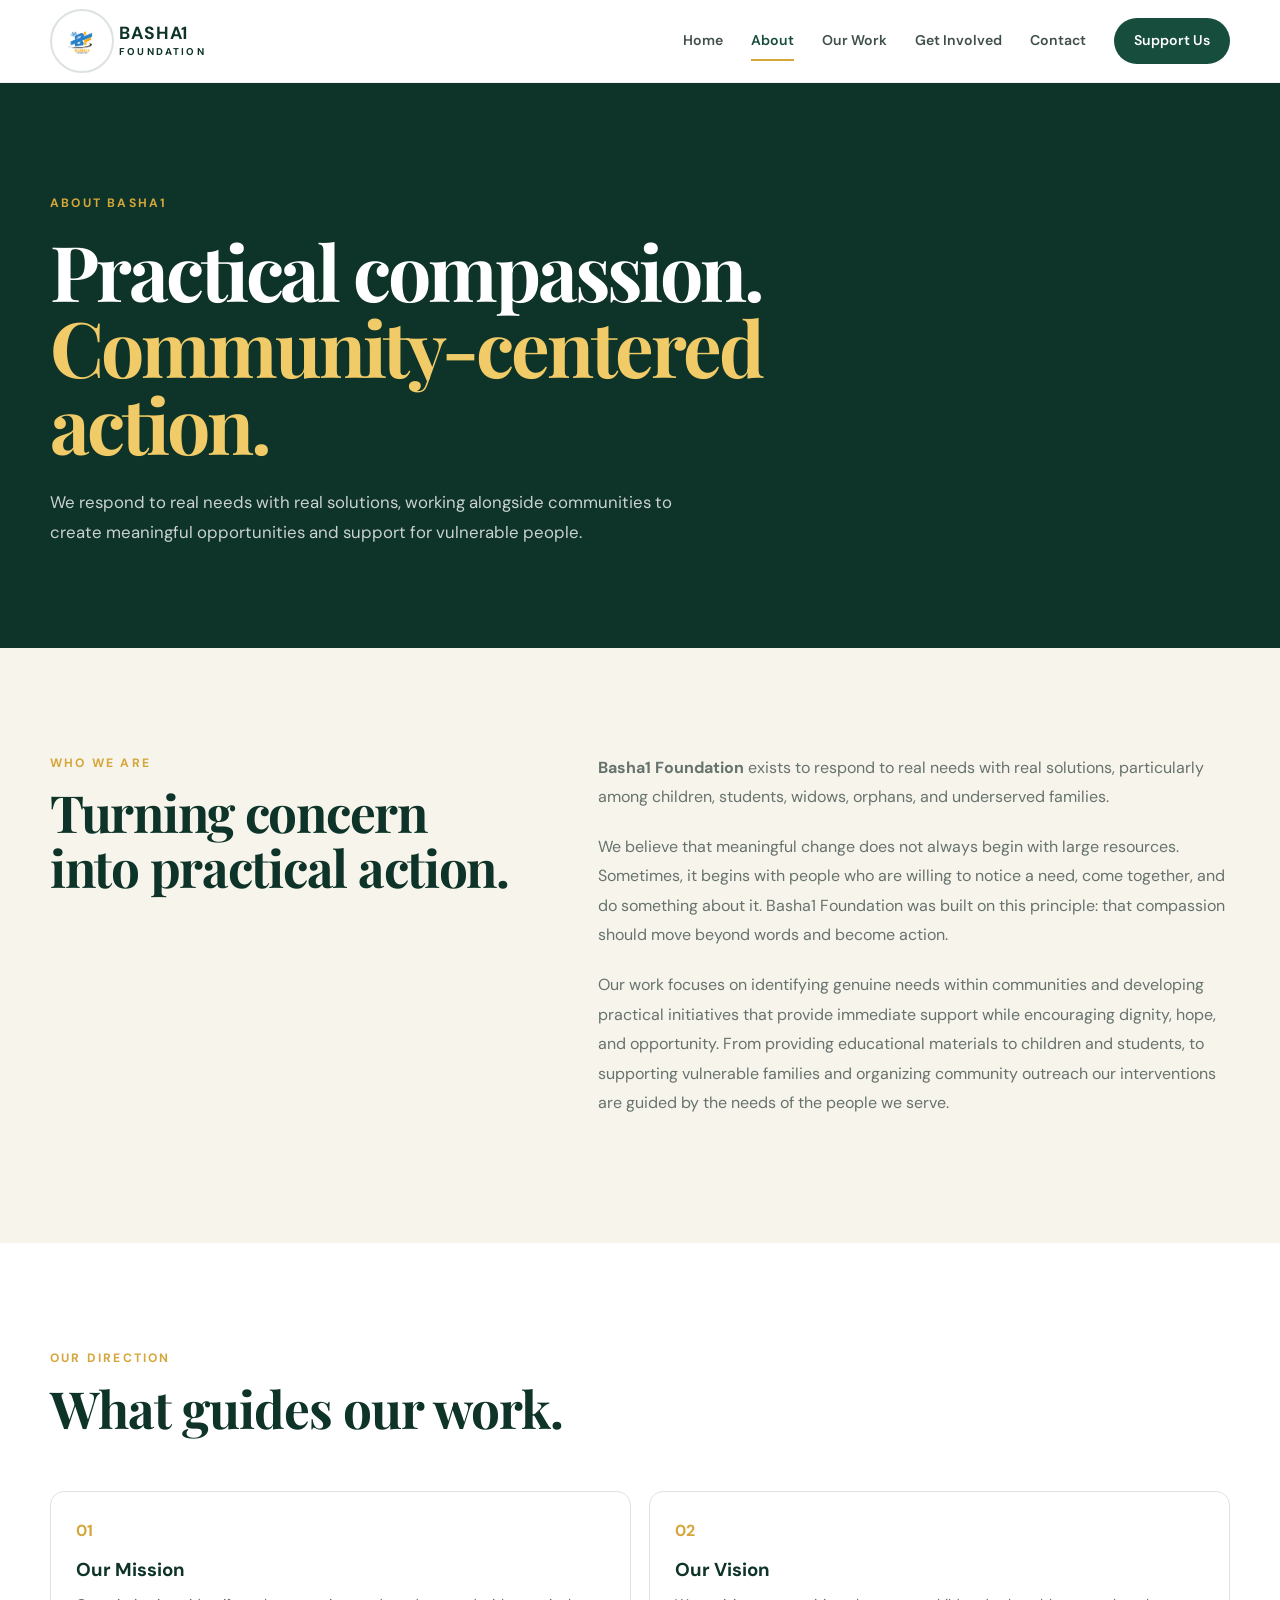
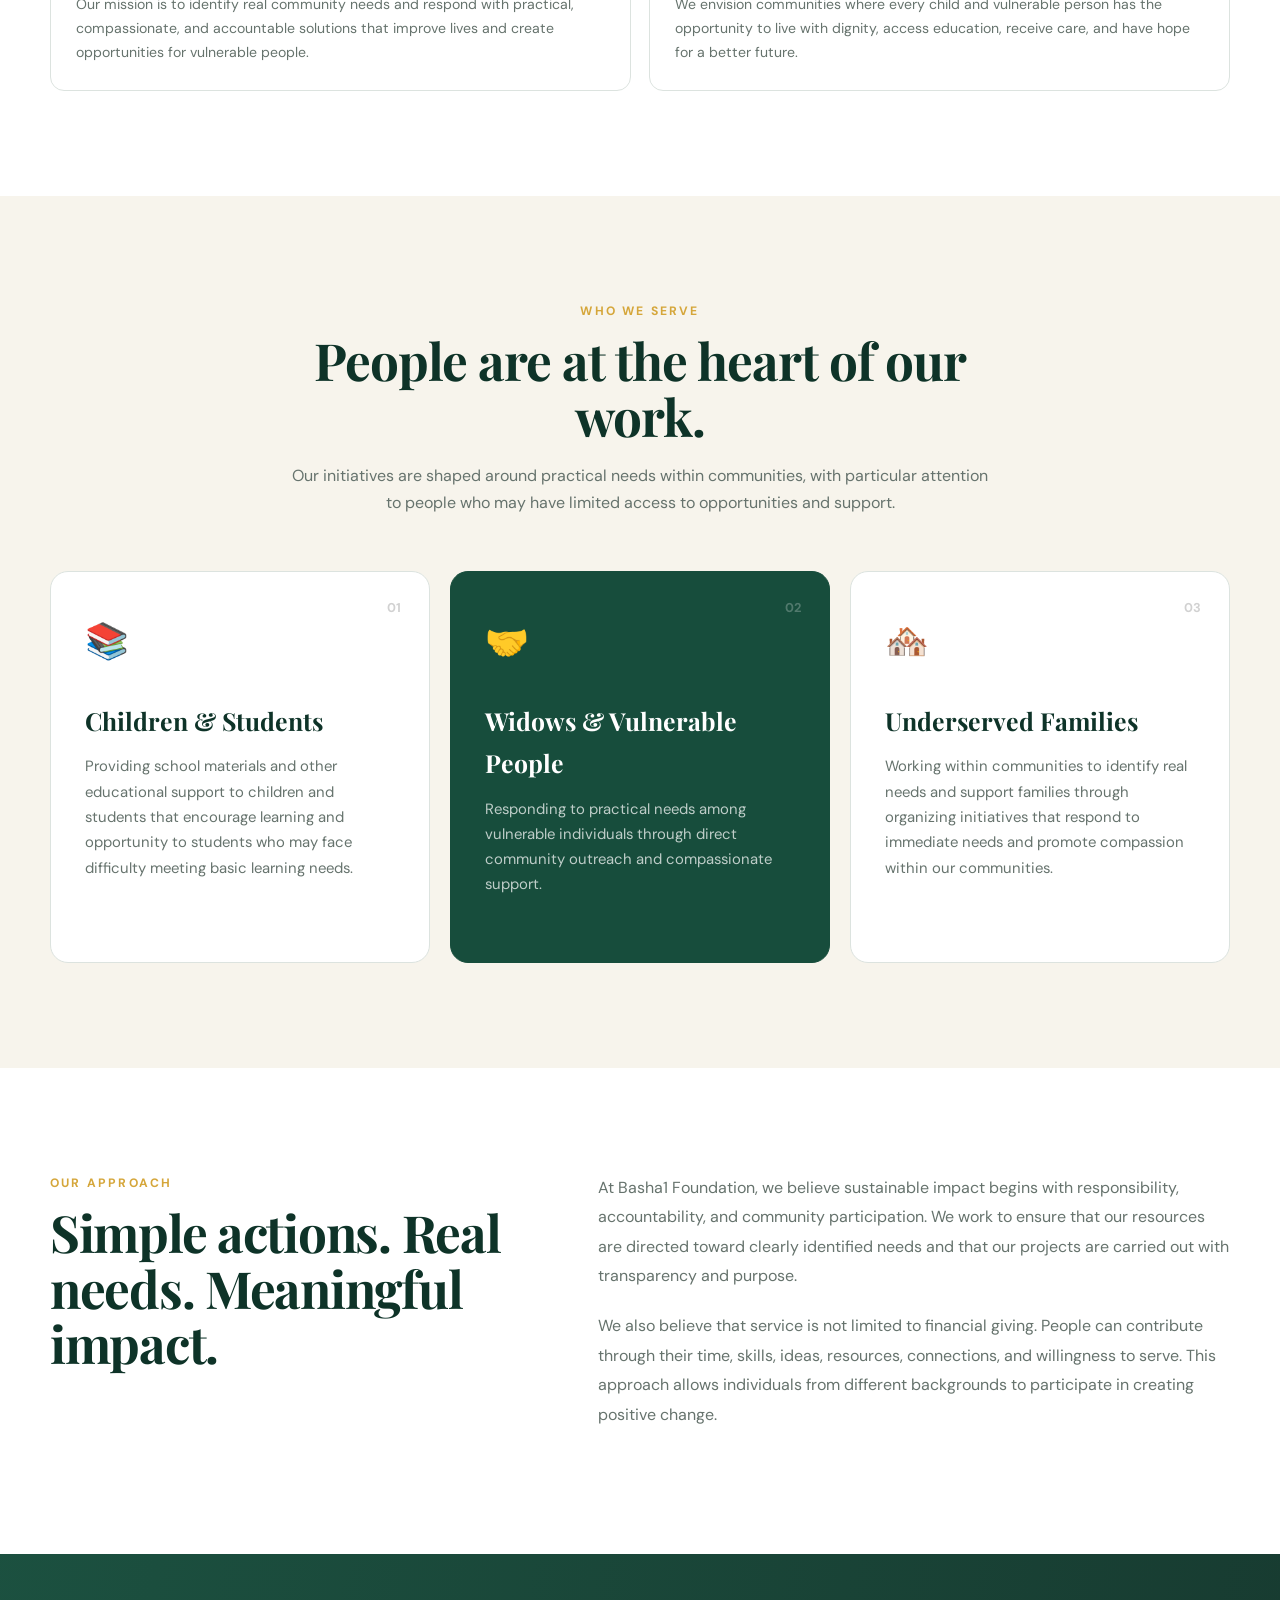
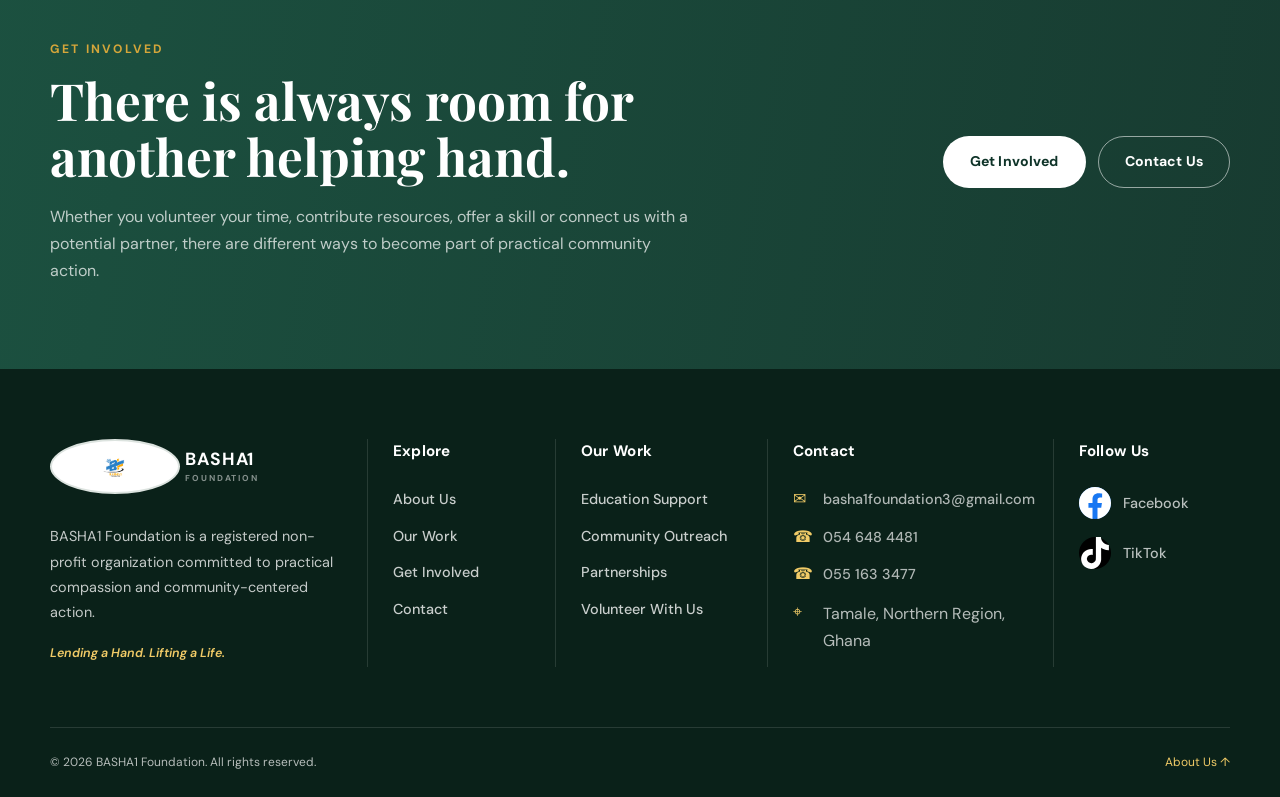
==== about.html @ 148bd3dd "Initial BASHA1 Foundation website" ====
<!DOCTYPE html>
<html lang="en">
<head>
  <meta charset="UTF-8">
  <meta name="viewport" content="width=device-width, initial-scale=1.0">

  <title>About Us | BASHA1 Foundation</title>
  <meta name="description" content="Learn about BASHA1 Foundation, our mission, vision and community-centered approach to practical compassion in Tamale, Ghana.">

<meta property="og:site_name" content="BASHA1 Foundation">
<meta property="og:title" content="About Us | BASHA1 Foundation">
<meta property="og:description" content="Learn about BASHA1 Foundation, our mission, vision and community-centered approach to practical compassion in Tamale, Ghana.">
<meta property="og:type" content="website">

<meta name="twitter:card" content="summary_large_image">
<meta name="twitter:title" content="About Us | BASHA1 Foundation">
<meta name="twitter:description" content="Learn about BASHA1 Foundation, our mission, vision and community-centered approach to practical compassion in Tamale, Ghana.">
  <link rel="preconnect" href="https://fonts.googleapis.com">
  <link rel="preconnect" href="https://fonts.gstatic.com" crossorigin>
  <link href="https://fonts.googleapis.com/css2?family=DM+Sans:wght@400;500;600;700&family=Playfair+Display:wght@500;600;700&display=swap" rel="stylesheet">

  <link rel="stylesheet" href="style.css">
</head>

<body>

  <!-- HEADER -->

<header class="navbar">
  <div class="container nav-inner">

    <a class="brand" href="index.html" aria-label="BASHA1 Foundation home">
      <img src="assets/basha1-logo.png" alt="BASHA1 Foundation logo">
      <span>
        <strong>BASHA1</strong>
        <small>FOUNDATION</small>
      </span>
    </a>

    <button class="menu-btn" type="button" aria-label="Toggle navigation" aria-expanded="false">
      ☰
    </button>

    <nav class="nav">
      <a href="index.html">Home</a>
      <a class="active" href="about.html">About</a>
      <a href="our-work.html">Our Work</a>
      <a href="get-involved.html">Get Involved</a>
      <a href="index.html#contact">Contact</a>
      <a class="nav-cta" href="index.html#contact">Support Us</a>
    </nav>

  </div>
</header>


  <!-- PAGE HERO -->
  <section class="page-hero">
    <div class="container">
      <p class="section-label">ABOUT BASHA1</p>

      <h1>
        Practical compassion.
        <span>Community-centered action.</span>
      </h1>

      <p>
        We respond to real needs with real solutions, working alongside
        communities to create meaningful opportunities and support for
        vulnerable people.
      </p>
    </div>
  </section>


  <!-- WHO WE ARE -->
  <section class="section section-soft">
    <div class="container about-detail-grid">

      <div>
        <p class="section-label">WHO WE ARE</p>

        <h2>Turning concern into practical action.</h2>
      </div>

      <div>
        <p>
          <strong>Basha1 Foundation</strong> exists to respond to real needs with real solutions, particularly among children, students, widows, orphans, and underserved families.
        </p>

        <p>
          We believe that meaningful change does not always begin with large resources. Sometimes, it begins with people who are willing to notice a need, come together, and do something about it. Basha1 Foundation was built on this principle: that compassion should move beyond words and become action.
        </p>

        <p>
          Our work focuses on identifying genuine needs within communities and developing practical initiatives that provide immediate support while encouraging dignity, hope, and opportunity. From providing educational materials to children and students, to supporting vulnerable families and organizing community outreach our interventions are guided by the needs of the people we serve.
        </p>
      </div>

    </div>
  </section>


  <!-- MISSION & VISION -->
<section class="section">
  <div class="container">

    <div class="section-heading">
      <p class="section-label">OUR DIRECTION</p>
      <h2>What guides our work.</h2>
    </div>

    <div class="mission-vision">

      <article>
        <span>01</span>
        <h3>Our Mission</h3>

        <p>
          Our mission is to identify real community needs and respond with practical, compassionate, and accountable solutions that improve lives and create opportunities for vulnerable people.
        </p>
      </article>

      <article>
        <span>02</span>
        <h3>Our Vision</h3>

        <p>
          We envision communities where every child and vulnerable person has the opportunity to live with dignity, access education, receive care, and have hope for a better future.
        </p>
      </article>

    </div>

  </div>
</section>

  <!-- WHO WE SERVE -->
  <section class="section section-soft">
    <div class="container">

      <div class="section-heading centered">
        <p class="section-label">WHO WE SERVE</p>

        <h2>People are at the heart of our work.</h2>

        <p>
          Our initiatives are shaped around practical needs within
          communities, with particular attention to people who may have
          limited access to opportunities and support.
        </p>
      </div>

      <div class="focus-grid">

        <article class="focus-card">
          <span class="card-number">01</span>
          <div class="icon">📚</div>

          <h3>Children & Students</h3>

          <p>
            Providing school materials and other educational support to children and students that encourage learning and opportunity to students who may face difficulty meeting basic learning needs.
          </p>
        </article>


        <article class="focus-card featured">
          <span class="card-number">02</span>
          <div class="icon">🤝</div>

          <h3>Widows & Vulnerable People</h3>

          <p>
            Responding to practical needs among vulnerable individuals
            through direct community outreach and compassionate support.
          </p>
        </article>


        <article class="focus-card">
          <span class="card-number">03</span>
          <div class="icon">🏘️</div>

          <h3>Underserved Families</h3>

          <p>
            Working within communities to identify real needs and support
            families through organizing initiatives that respond to immediate needs and promote compassion within our communities.
          </p>
        </article>

      </div>

    </div>
  </section>


  <!-- HOW WE WORK -->
  <section class="section">
    <div class="container about-detail-grid">

      <div>
        <p class="section-label">OUR APPROACH</p>

        <h2>Simple actions. Real needs. Meaningful impact.</h2>
      </div>

      <div>

        <p>
          At Basha1 Foundation, we believe sustainable impact begins with responsibility, accountability, and community participation. We work to ensure that our resources are directed toward clearly identified needs and that our projects are carried out with transparency and purpose.
        </p>

        <p>
          We also believe that service is not limited to financial giving. People can contribute through their time, skills, ideas, resources, connections, and willingness to serve. This approach allows individuals from different backgrounds to participate in creating positive change.
        </p>

      </div>

    </div>
  </section>


  <!-- CTA -->
  <section class="cta-section">
    <div class="container cta-inner">

      <div>
        <p class="section-label">GET INVOLVED</p>

        <h2>There is always room for another helping hand.</h2>

        <p>
          Whether you volunteer your time, contribute resources, offer a
          skill or connect us with a potential partner, there are different
          ways to become part of practical community action.
        </p>
      </div>

      <div class="cta-actions">
        <a class="btn btn-light" href="index.html#get-involved">
          Get Involved
        </a>

        <a class="btn btn-outline-light" href="index.html#contact">
          Contact Us
        </a>
      </div>

    </div>
  </section>

<!-- FOOTER -->
<footer class="footer">
  <div class="container footer-grid">

    <div class="footer-brand">
      <a class="brand footer-logo" href="index.html" aria-label="BASHA1 Foundation home">
        <img src="assets/basha1-logo.png" alt="BASHA1 Foundation logo">
        <span>
          <strong>BASHA1</strong>
          <small>FOUNDATION</small>
        </span>
      </a>

      <p>
        BASHA1 Foundation is a registered non-profit organization committed
        to practical compassion and community-centered action.
      </p>

      <p class="footer-tagline">Lending a Hand. Lifting a Life.</p>
    </div>

    <div class="footer-column">
      <h4>Explore</h4>
      <a href="about.html">About Us</a>
      <a href="our-work.html">Our Work</a>
      <a href="get-involved.html">Get Involved</a>
      <a href="index.html#contact">Contact</a>
    </div>

    <div class="footer-column">
      <h4>Our Work</h4>
      <a href="our-work.html">Education Support</a>
      <a href="our-work.html">Community Outreach</a>
      <a href="our-work.html">Partnerships</a>
      <a href="get-involved.html">Volunteer With Us</a>
    </div>

    <div class="footer-column footer-contact">
      <h4>Contact</h4>

      <a href="mailto:basha1foundation3@gmail.com">
        <span class="footer-contact-icon" aria-hidden="true">✉</span>
        <span>basha1foundation3@gmail.com</span>
      </a>

      <a href="tel:+233546484481">
        <span class="footer-contact-icon" aria-hidden="true">☎</span>
        <span>054 648 4481</span>
      </a>

      <a href="tel:+233551633477">
        <span class="footer-contact-icon" aria-hidden="true">☎</span>
        <span>055 163 3477</span>
      </a>

      <span class="footer-location">
        <span class="footer-contact-icon" aria-hidden="true">⌖</span>
        <span>Tamale, Northern Region, Ghana</span>
      </span>
    </div>

    <div class="footer-column footer-social">
      <h4>Follow Us</h4>

      <a href="https://www.facebook.com/share/1c7mQwVwLt/?mibextid=wwXIfr"
         target="_blank"
         rel="noopener noreferrer"
         title="Follow BASHA1 Foundation on Facebook"
         aria-label="BASHA1 Foundation on Facebook">
        <span class="social-brand-icon facebook-icon" aria-hidden="true">
          <svg viewBox="0 0 24 24">
            <path d="M24 12.073C24 5.405 18.627 0 12 0S0 5.405 0 12.073C0 18.1 4.388 23.094 10.125 24v-8.437H7.078v-3.49h3.047V9.413c0-3.025 1.79-4.696 4.533-4.696 1.312 0 2.686.236 2.686.236v2.97h-1.514c-1.491 0-1.955.929-1.955 1.882v2.268h3.328l-.532 3.49h-2.796V24C19.612 23.094 24 18.1 24 12.073z"/>
          </svg>
        </span>
        <span>Facebook</span>
      </a>

      <a href="https://www.tiktok.com/@basha1.foundation"
         target="_blank"
         rel="noopener noreferrer"
         title="Follow BASHA1 Foundation on TikTok"
         aria-label="BASHA1 Foundation on TikTok">
        <span class="social-brand-icon tiktok-icon" aria-hidden="true">
          <svg viewBox="0 0 24 24">
            <path d="M12.525.02c1.31-.02 2.61-.01 3.91-.02.08 1.53.62 3.09 1.75 4.17 1.12 1.11 2.7 1.62 4.24 1.79v4.03c-1.44-.05-2.89-.35-4.2-.97-.57-.26-1.1-.59-1.62-.93-.01 2.92.01 5.84.02 8.75-.08 1.4-.54 2.79-1.35 3.94-1.31 1.92-3.58 3.17-5.91 3.21-1.43.08-2.86-.31-4.08-1.03-2.02-1.19-3.44-3.37-3.65-5.71-.02-.5-.03-1-.01-1.49.18-1.9 1.12-3.72 2.58-4.96 1.66-1.44 3.98-2.13 6.15-1.72.02 1.48-.04 2.96-.04 4.44-.99-.32-2.15-.23-3.02.37-.63.41-1.11 1.04-1.28 1.77-.14.35-.1.72-.09 1.08.24 1.65 1.82 3.01 3.5 2.87 1.12-.01 2.19-.66 2.77-1.61.19-.33.4-.67.41-1.06.1-1.79.06-3.57.07-5.36.01-4.03-.01-8.05.02-12.07z"/>
          </svg>
        </span>
        <span>TikTok</span>
      </a>

    </div>

  </div>

  <div class="container footer-bottom">
    <span>
      © <span id="year"></span> BASHA1 Foundation. All rights reserved.
    </span>

    <a href="about.html">About Us ↑</a>
  </div>
</footer>



  <script src="main.js"></script>

</body>
</html>
---- style.css ----
:root{--green:#174d3c;--green-dark:#0e3328;--green-light:#eaf2ee;--gold:#d5a63a;--cream:#f7f4ec;--white:#fff;--black:#16201c;--muted:#66736d;--border:#dce3df;--shadow:0 18px 50px rgba(15,42,32,.10);--radius:18px;--container:1180px}
*{box-sizing:border-box;margin:0;padding:0}
html{scroll-behavior:smooth}
body{font-family:"DM Sans",sans-serif;color:var(--black);background:var(--white);line-height:1.7}
a{color:inherit;text-decoration:none} button,input,textarea{font:inherit}
.container{width:min(var(--container),calc(100% - 40px));margin-inline:auto}
.section{padding:105px 0}.section-soft{background:var(--cream)}
.section-label,.eyebrow{color:var(--gold);font-size:.76rem;font-weight:700;letter-spacing:.18em;text-transform:uppercase}
.section-heading{max-width:700px;margin-bottom:55px}.centered{margin-inline:auto;text-align:center}
.section-heading h2,.intro h2,.about h2,.values h2,.contact h2{font-family:"Playfair Display",serif;color:var(--green-dark);font-size:clamp(2.25rem,4vw,3.6rem);line-height:1.08;letter-spacing:-.02em;margin-top:12px}
.section-heading>p:last-child{margin-top:18px;color:var(--muted)}
.topbar{background:var(--green-dark);color:rgba(255,255,255,.85);font-size:.82rem}.topbar-inner{min-height:38px;display:flex;justify-content:flex-end;align-items:center;gap:22px}
.navbar{
  background:var(--white);
  border-bottom:1px solid rgba(0,0,0,.06);
  position:sticky;
  top:0;
  z-index:1000;
}

.nav-inner{
  min-height:82px;
  display:flex;
  align-items:center;
  justify-content:space-between;
  gap:30px;
}

.brand{
  display:inline-flex;
  align-items:center;
  gap:5px;
  line-height:1;
}

.brand img{
  width:64px;
  height:64px;
  object-fit:contain;
  border-radius:50%;
  border:2px solid var(--border);
  padding:4px;
  background:var(--white)
}

.brand-mark{
  width:43px;
  height:43px;
  display:grid;
  place-items:center;
  border-radius:50%;
  background:var(--green);
  color:var(--white);
  font-weight:800;
  font-size:.85rem;
}

.brand strong{
  display:block;
  color:var(--green-dark);
  font-size:1.1rem;
  letter-spacing:.05em;
}

.brand small{
  display:block;
  color:var(--green-dark);
  font-size:.62rem;
  font-weight:700;
  letter-spacing:.22em;
  margin-top:5px;
}

.nav{
  display:flex;
  align-items:center;
  gap:28px;
}

.nav>a{
  position:relative;
  color:#405049;
  font-size:.88rem;
  font-weight:600;
  transition:color .25s ease;
}

.nav>a:not(.nav-cta)::after{
  content:"";
  position:absolute;
  left:0;
  bottom:-8px;
  width:0;
  height:2px;
  background:var(--gold);
  transition:width .25s ease;
}

.nav>a:hover,
.nav>a.active{
  color:var(--green);
}

.nav>a:not(.nav-cta):hover::after,
.nav>a:not(.nav-cta).active::after{
  width:100%;
}

.nav .nav-cta{
  padding:11px 20px;
  border-radius:100px;
  color:var(--white);
  background:var(--green);
  transition:background .25s ease, transform .2s ease;
}

.nav .nav-cta:hover{
  background:var(--green-dark);
  transform:translateY(-2px);
}
.menu-btn{display:none;border:0;background:transparent;cursor:pointer}.menu-btn span{display:block;width:25px;height:2px;margin:5px;background:var(--green-dark)}
.hero{min-height:730px;position:relative;display:flex;align-items:center;background:linear-gradient(90deg,rgba(8,36,27,.92),rgba(8,36,27,.58),rgba(8,36,27,.25)),url("assets/basha1-team.jpg") center/cover no-repeat,var(--green-dark);color:var(--white)}
.hero-content{
  padding:100px 0;
}

.hero h1{
  max-width:800px;
  font-family:"Playfair Display",serif;
  font-size:clamp(3.5rem,7vw,6.6rem);
  line-height:.96;
  letter-spacing:-.045em;
  margin:18px 0 28px;
}

.hero h1 span{
  color:#f1cb67;
}

.hero-text{
  max-width:620px;
  color:rgba(255,255,255,.85);
  font-size:1.08rem;
  line-height:1.75;
}

.hero-actions{
  display:flex;
  flex-wrap:wrap;
  gap:13px;
  margin-top:35px;
}
.btn{
  display:inline-flex;
  justify-content:center;
  align-items:center;
  min-height:50px;
  padding:13px 26px;
  border-radius:100px;
  border:1px solid transparent;
  font-weight:700;
  font-size:.88rem;
  letter-spacing:.01em;
  cursor:pointer;
  transition:transform .2s ease, background .2s ease, color .2s ease, box-shadow .2s ease;
}

.btn:hover{
  transform:translateY(-2px);
}

.btn-primary{
  background:var(--gold);
  color:var(--green-dark);
  box-shadow:0 8px 20px rgba(0,0,0,.10);
}

.btn-primary:hover{
  box-shadow:0 12px 25px rgba(0,0,0,.14);
}

.btn-light{
  background:var(--white);
  color:var(--green-dark);
}

.btn-dark{
  background:var(--green-dark);
  color:var(--white);
}

.btn-outline-light{
  color:var(--white);
  border-color:rgba(255,255,255,.55);
}

.btn-outline-light:hover{
  background:var(--white);
  color:var(--green-dark);
}
.scroll-down{position:absolute;right:35px;bottom:30px;color:rgba(255,255,255,.75);font-size:.72rem;text-transform:uppercase;letter-spacing:.12em;writing-mode:vertical-rl}
.intro-grid{display:grid;grid-template-columns:1fr 1fr;gap:100px}.intro-copy{color:var(--muted);font-size:1.04rem}.intro-copy p+p{margin-top:18px}.text-link{display:inline-flex;gap:12px;margin-top:25px;color:var(--green);font-weight:700}
.about-grid{display:grid;grid-template-columns:.1fr 1fr;gap:60px;align-items:center}.about-image{border-radius:var(--radius);overflow:hidden;}.about-image img{width:100%;height:460px;object-fit:cover;display:block;
}.image-placeholder{min-height:460px;background:linear-gradient(135deg,rgba(23,77,60,.96),rgba(14,51,40,.88));border-radius:var(--radius);display:grid;place-items:center;color:rgba(255,255,255,.8);text-align:center}.image-placeholder div{border:1px dashed rgba(255,255,255,.45);padding:35px;margin:30px}.image-placeholder span{display:block;font-weight:700;letter-spacing:.15em}.image-placeholder small{display:block;margin-top:8px;color:rgba(255,255,255,.65)}.project-photo img,.project-card-image img{width:100%;height:100%;min-height:inherit;object-fit:cover;display:block;border-radius:inherit}
.about-content>p:not(.section-label){color:var(--muted);margin-top:18px}.mission-vision{display:grid;grid-template-columns:1fr 1fr;gap:18px;margin-top:35px}.mission-vision article{padding:25px;background:var(--white);border:1px solid var(--border);border-radius:14px}.mission-vision span{color:var(--gold);font-weight:700}.mission-vision h3{margin:10px 0 7px;color:var(--green-dark)}.mission-vision p{color:var(--muted);font-size:.88rem}
.focus-grid{display:grid;grid-template-columns:repeat(3,1fr);gap:20px}.focus-card{position:relative;padding:40px 34px; min-height:320px;border:1px solid var(--border);border-radius:var(--radius);background:var(--white);transition:tranform .3s ease,box-shadow .3s ease;}.focus-card{
  position:relative;
  padding:40px 34px;
  min-height:320px;
  border:1px solid var(--border);
  border-radius:var(--radius);
  background:var(--white);
  transition:transform .3s ease, box-shadow .3s ease;
}

.focus-card:hover{
  transform:translateY(-6px);
  box-shadow:0 18px 40px rgba(8,36,27,.10);
}

.focus-card.featured{
  background:var(--green);
  color:var(--white);
  border-color:var(--green);
}

.card-number{
  position:absolute;
  top:25px;
  right:28px;
  color:rgba(0,0,0,.18);
  font-size:.8rem;
  font-weight:700;
}

.featured .card-number{
  color:rgba(255,255,255,.25);
}

.icon{
  font-size:2.2rem;
  margin-bottom:28px;
}

.focus-card h3{
  color:var(--green-dark);
  font-family:"Playfair Display",serif;
  font-size:1.55rem;
  margin-bottom:12px;
}

.featured h3{
  color:var(--white);
}

.focus-card p{
  color:var(--muted);
  margin:0 0 24px;
  font-size:.93rem;
  line-height:1.7;
}

.featured p{
  color:rgba(255,255,255,.72);
}

.focus-card a{
  color:var(--green);
  font-size:.82rem;
  font-weight:700;
  transition:color .2s ease;
}

.focus-card a:hover{
  color:var(--gold);
}

.featured a{
  color:#f1cb67;
}

.impact{background:var(--green-dark);color:var(--white)}.light-heading h2{color:var(--white)}.light-heading>p:last-child{color:rgba(255,255,255,.68)}.stats-grid{display:grid;grid-template-columns:repeat(4,1fr);border-top:1px solid rgba(255,255,255,.18)}.stat{padding:45px 25px;text-align:center;border-right:1px solid rgba(255,255,255,.18)}.stat:last-child{border-right:0}.stat strong{display:block;color:#f1cb67;font-family:"Playfair Display",serif;font-size:clamp(2.5rem,5vw,4.4rem);line-height:1}.stat span{display:block;margin-top:12px;color:rgba(255,255,255,.7);font-size:.82rem}
.split-heading{display:grid;grid-template-columns:1fr .8fr;gap:70px;align-items:end}.split-heading>p{color:var(--muted)}.projects-grid{display:grid;grid-template-columns:repeat(2,1fr);gap:25px}.project-card{overflow:hidden;border:1px solid var(--border);border-radius:var(--radius);background:var(--white)}.project-card-image{min-height:290px;border-radius:10}.project-card-body{padding:28px}.project-date{color:var(--gold);font-size:.7rem;font-weight:700;letter-spacing:.14em}.project-card h3{margin:8px 0 10px;color:var(--green-dark);font-family:"Playfair Display",serif;font-size:1.55rem}.project-card p{color:var(--muted);font-size:.9rem}
.values-grid{display:grid;grid-template-columns:.8fr 1.2fr;gap:100px;align-items:center}.values-grid>div:first-child>p:last-child{color:var(--muted);margin-top:20px}.values-list{border-top:1px solid var(--border)}.values-list article{display:grid;grid-template-columns:55px 1fr;gap:20px;padding:25px 0;border-bottom:1px solid var(--border)}.values-list span{color:var(--gold);font-weight:700}.values-list h3{color:var(--green-dark)}.values-list p{color:var(--muted);font-size:.9rem}
.cta-section{background:linear-gradient(100deg,rgba(23,77,60,.98),rgba(14,51,40,.96));color:var(--white);padding:85px 0}.cta-inner{display:flex;align-items:center;justify-content:space-between;gap:60px}.cta-inner h2{max-width:700px;margin-top:12px;font-family:"Playfair Display",serif;font-size:clamp(2.2rem,4vw,3.7rem);line-height:1.1}.cta-inner>div:first-child>p:last-child{max-width:650px;margin-top:18px;color:rgba(255,255,255,.72)}.cta-actions{display:flex;flex-wrap:wrap;gap:12px;min-width:250px}
.contact-grid{display:grid;grid-template-columns:.85fr 1.15fr;gap:100px}.contact> .container>div:first-child>p:not(.section-label){color:var(--muted);margin-top:20px}.contact-details{margin-top:35px;display:grid;gap:17px}.contact-details a,.contact-details div{color:var(--green-dark);font-weight:600}.contact-details span{display:block;color:var(--gold);font-size:.7rem;letter-spacing:.13em;text-transform:uppercase;margin-bottom:2px}.contact-form{padding:38px;border:1px solid var(--border);border-radius:var(--radius);box-shadow:var(--shadow)}.form-row{display:grid;grid-template-columns:1fr 1fr;gap:18px}.contact-form label{display:block;color:var(--green-dark);font-size:.8rem;font-weight:700;margin-bottom:18px}.contact-form input,.contact-form textarea{display:block;width:100%;margin-top:7px;border:1px solid var(--border);border-radius:10px;padding:13px 15px;outline:none;color:var(--black);background:var(--white)}.contact-form input:focus,.contact-form textarea:focus{border-color:var(--green)}.form-note{color:var(--muted);font-size:.75rem;margin-top:12px}
.footer{
  background:#0a2119;
  color:rgba(255,255,255,.7);
  padding-top:70px;
}

.footer-grid{
  display:grid;
  grid-template-columns:1.35fr .8fr .9fr 1.15fr .75fr;
  gap:0;
  padding-bottom:60px;
}

.footer-grid > div{
  padding:0 30px;
  border-right:1px solid rgba(255,255,255,.12);
}

.footer-grid > div:first-child{
  padding-left:0;
}

.footer-grid > div:last-child{
  padding-right:0;
  border-right:0;
}


/* Brand */
.footer-brand{
  padding-right:45px !important;
}

.footer .brand{
  display:inline-flex;
  align-items:center;
  gap:5px;
}

.footer .brand strong{
  display:block;
  color:var(--white);
  font-size:1.1rem;
  letter-spacing:.05em;
}

.footer .brand small{
  display:block;
  color:rgba(255,255,255,.5);
  font-size:.54rem;
  letter-spacing:.22em;
  margin-top:5px;
}

.footer-logo img{
  width:130px;
  height:55px;
  object-fit:contain;
}

.footer-brand > p{
  margin-top:22px;
  max-width:310px;
  font-size:.9rem;
  font-weight:400;
  line-height:1.75;
  color:rgba(255,255,255,.76);
}

.footer-brand .footer-tagline{
  margin-top:18px;
  color:#f1cb67;
  font-size:.78rem;
  font-style:italic;
  font-weight:600;
}


/* Column headings */
.footer h4{
  color:var(--white);
  margin-bottom:22px;
  font-size:.95rem;
  font-weight:700;
  letter-spacing:.02em;
}


/* Links */
.footer-column a{
  display:block;
  margin-bottom:12px;
  font-size:.9rem;
  font-weight:500;
  color:rgba(255,255,255,.78);
  transition:color .2s ease, transform .2s ease;
}

.footer-column a:hover{
  color:#f1cb67;
  transform:translateX(3px);
}


/* Contact */
.footer-contact a,
.footer-location{
  display:flex;
  align-items:flex-start;
  gap:10px;
  margin-bottom:13px;
}

.footer-contact a{
  color:rgba(255,255,255,.68);
}

.footer-contact a:hover{
  color:#f1cb67;
}

.footer-contact-icon{
  flex:0 0 20px;
  color:#f1cb67;
  font-size:1rem;
  line-height:1.5;
}


/* Social links */
.footer-social a{
  display:flex;
  align-items:center;
  gap:12px;
  margin-bottom:18px;
  color:rgba(255,255,255,.72);
}

.footer-social a:hover{
  color:#f1cb67;
}

.social-brand-icon{
  display:inline-flex;
  align-items:center;
  justify-content:center;
  width:32px;
  height:32px;
  flex:0 0 32px;
  border-radius:50%;
  transition:transform .2s ease;
}

.social-brand-icon svg{
  width:100%;
  height:100%;
  display:block;
}

.facebook-icon{
  color:#fff;
  background:#1877f2;
}

.facebook-icon svg{
  fill:#fff;
}

.tiktok-icon{
  background:#000;
}

.tiktok-icon svg{
  fill:#fff;
}

.footer-social a:hover .social-brand-icon{
  transform:translateY(-2px);
}


/* Bottom bar */
.footer-bottom{
  min-height:70px;
  border-top:1px solid rgba(255,255,255,.12);
  display:flex;
  align-items:center;
  justify-content:space-between;
  gap:20px;
  font-size:.75rem;
}

.footer-bottom a{
  color:#f1cb67;
  transition:color .2s ease;
}

.footer-bottom a:hover{
  color:var(--white);
}

@media(max-width:900px){
  .topbar-inner{justify-content:center;flex-wrap:wrap;padding:8px 0}.menu-btn{display:block}
  .nav{position:absolute;left:20px;right:20px;top:76px;display:none;flex-direction:column;align-items:stretch;gap:0;padding:10px;background:var(--white);border:1px solid var(--border);border-radius:14px;box-shadow:var(--shadow)}
  .nav.open{display:flex}.nav>a{padding:13px}.nav .nav-cta{text-align:center;margin-top:5px}
  .intro-grid,.about-grid,.values-grid,.contact-grid{grid-template-columns:1fr;gap:45px}
  .focus-grid{grid-template-columns:1fr}.stats-grid{grid-template-columns:repeat(2,1fr)}
  .stat:nth-child(2){border-right:0}.stat:nth-child(-n+2){border-bottom:1px solid rgba(255,255,255,.18)}
  .split-heading{grid-template-columns:1fr;gap:20px}.cta-inner{flex-direction:column;align-items:flex-start}.footer-grid{grid-template-columns:1fr 1fr}
}
.footer-grid > div{
  padding:0 25px;
  border-right:1px solid rgba(255,255,255,.12);
}

.footer-grid > div:first-child{
  padding-left:0;
}

.footer-grid > div:last-child{
  padding-right:0;
  border-right:0;
}

.footer-brand{
  padding-right:30px !important;
}
@media(max-width:620px){
  .container{width:min(var(--container),calc(100% - 28px))}.section{padding:75px 0}.hero{min-height:650px}.hero h1{font-size:clamp(3rem,15vw,4.6rem)}.hero-text{font-size:1rem}.scroll-down{display:none}
  .mission-vision,.project-package,.projects-grid,.form-row{grid-template-columns:1fr}.project-photo,.image-placeholder{min-height:360px}.stats-grid{grid-template-columns:1fr 1fr}.stat{padding:30px 12px}.stat strong{font-size:2.5rem}.contact-form{padding:25px}.footer-grid{
  grid-template-columns:1fr;
  gap:0;
}

.footer-grid > div{
  padding:28px 0;
  border-right:0;
  border-bottom:1px solid rgba(255,255,255,.12);
}

.footer-grid > div:first-child{
  padding-top:0;
}

.footer-grid > div:last-child{
  padding-bottom:0;
  border-bottom:0;
}

.footer-brand{
  padding-right:0 !important;
}

.footer-bottom{
  padding:18px 0;
  flex-direction:column;
  justify-content:center;
  text-align:center;
}
}
/* ABOUT SECTION IMAGE FIX */
.about-grid{
  display:grid;
  grid-template-columns: 1fr 1fr;
  gap:60px;
  align-items:center;
}

.about-image{
  width:100%;
  min-width:0;
  border-radius:var(--radius);
  overflow:hidden;
}

.about-image img{
  display:block;
  width:100%;
  height:460px;
  object-fit:cover;
  border-radius:var(--radius);
}

/* =========================
   ABOUT PAGE
========================= */

.page-hero{
  padding:110px 0 100px;
  background:var(--green-dark);
  color:var(--white);
}

.page-hero h1{
  max-width:900px;
  margin:18px 0 25px;
  font-family:"Playfair Display",serif;
  font-size:clamp(3rem,6vw,5.8rem);
  line-height:1;
  letter-spacing:-.04em;
}

.page-hero h1 span{
  display:block;
  color:#f1cb67;
}

.page-hero>div>p:last-child{
  max-width:650px;
  color:rgba(255,255,255,.78);
  font-size:1.05rem;
  line-height:1.8;
}

.about-detail-grid{
  display:grid;
  grid-template-columns:.85fr 1.15fr;
  gap:80px;
  align-items:start;
}

.about-detail-grid h2{
  font-family:"Playfair Display",serif;
  color:var(--green-dark);
  font-size:clamp(2.3rem,4vw,3.8rem);
  line-height:1.08;
  letter-spacing:-.025em;
  margin-top:12px;
}

.about-detail-grid>div:last-child p{
  color:var(--muted);
  line-height:1.85;
  margin-bottom:20px;
}

@media(max-width:900px){

  .about-detail-grid{
    grid-template-columns:1fr;
    gap:35px;
  }

  .page-hero{
    padding:80px 0;
  }

}
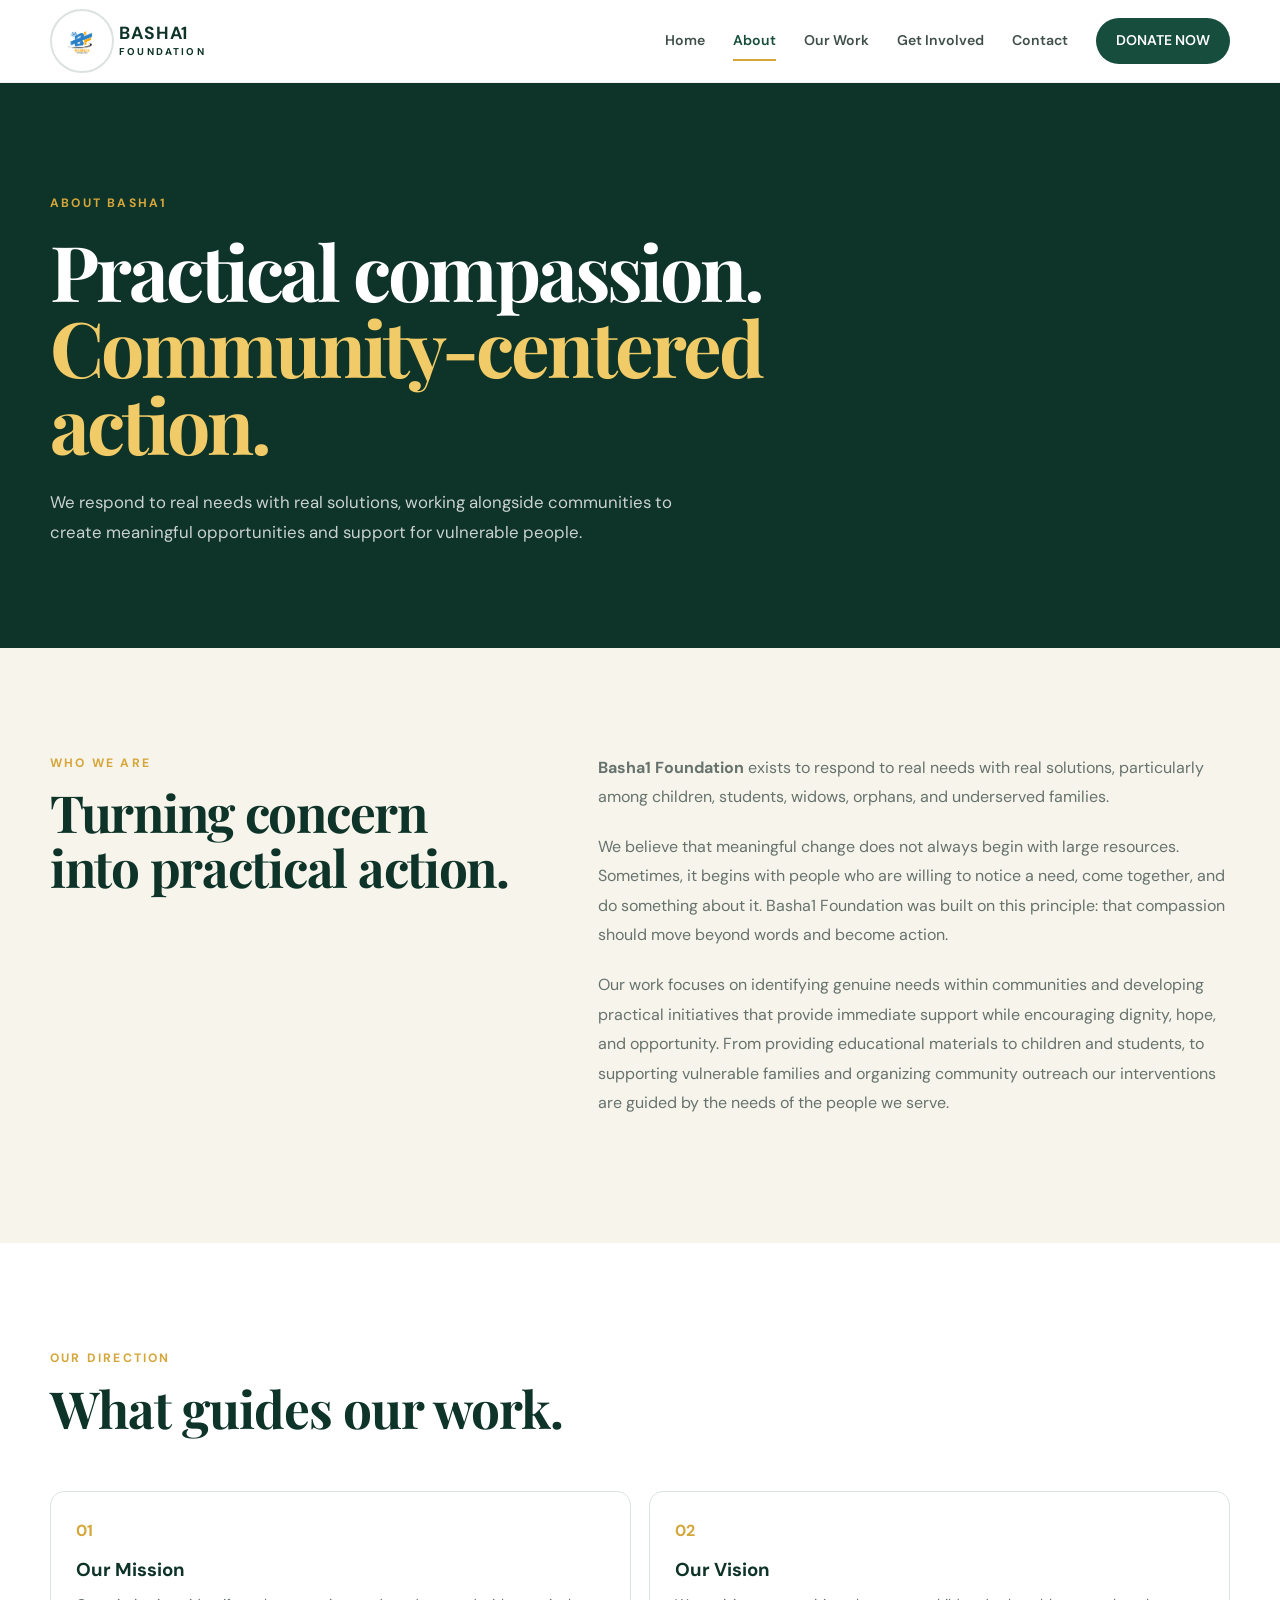
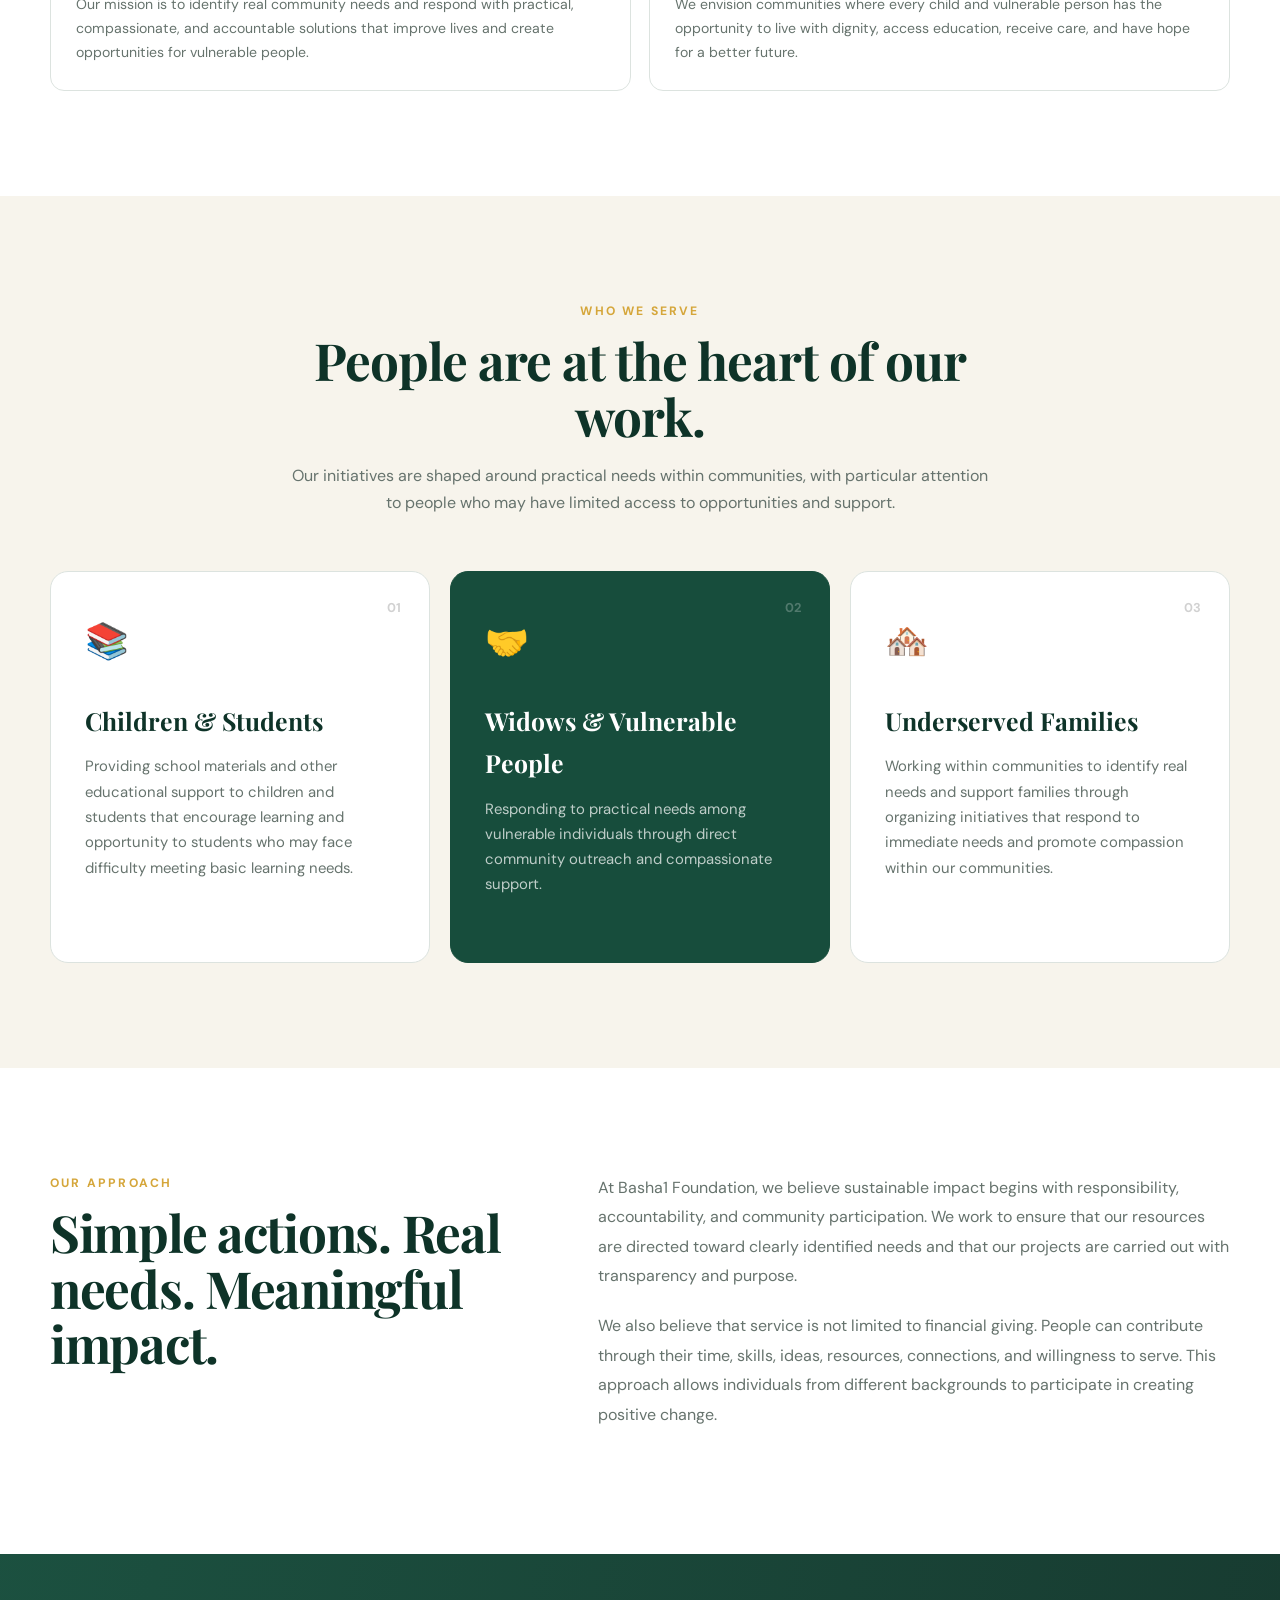
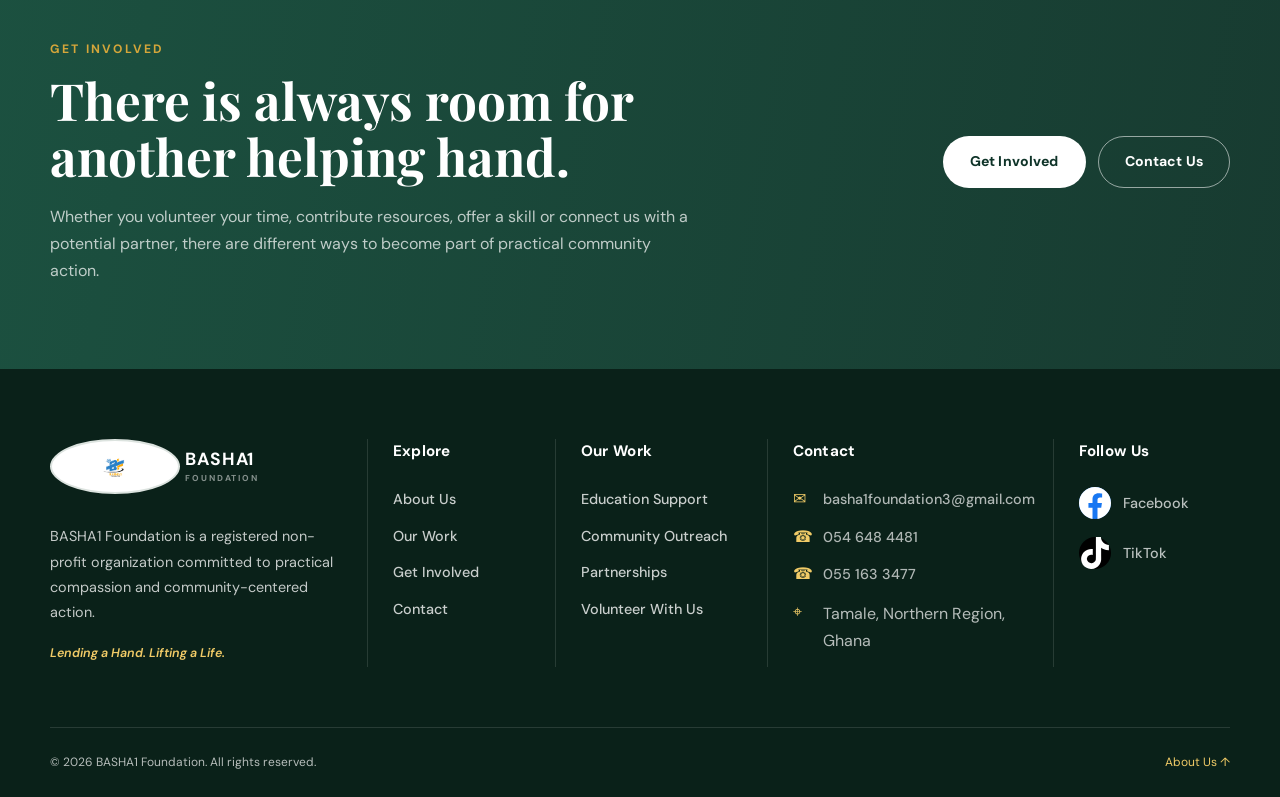
==== commit 5c18fd6e: "Add Support Us page" ====
--- a/about.html
+++ b/about.html
@@ -47,7 +47,7 @@
       <a href="our-work.html">Our Work</a>
       <a href="get-involved.html">Get Involved</a>
       <a href="index.html#contact">Contact</a>
-      <a class="nav-cta" href="index.html#contact">Support Us</a>
+      <a class="nav-cta" href="support-us.html">DONATE NOW</a>
     </nav>
 
   </div>
--- a/style.css
+++ b/style.css
@@ -631,4 +631,100 @@
     padding:80px 0;
   }
 
+}
+
+/* ================================
+   SUPPORT US PAGE
+================================ */
+
+.support-card{
+  max-width:760px;
+  margin:40px auto 0;
+  padding:32px;
+  background:var(--white);
+  border:1px solid var(--border);
+  border-radius:18px;
+  box-shadow:0 12px 35px rgba(10,33,25,.07);
+}
+
+.support-card-header{
+  display:flex;
+  align-items:center;
+  gap:14px;
+  margin-bottom:28px;
+}
+
+.support-card-header .card-number{
+  display:flex;
+  align-items:center;
+  justify-content:center;
+  width:42px;
+  height:42px;
+  flex-shrink:0;
+  border-radius:50%;
+  background:var(--green);
+  color:var(--white);
+  font-size:.85rem;
+  font-weight:700;
+}
+
+.support-card-header h3{
+  margin:0;
+  font-size:1.35rem;
+}
+
+.support-details{
+  display:grid;
+  gap:14px;
+}
+
+.support-detail{
+  display:flex;
+  justify-content:space-between;
+  align-items:center;
+  gap:20px;
+  padding:16px 18px;
+  background:var(--cream);
+  border-radius:12px;
+}
+
+.support-detail span{
+  color:var(--muted);
+  font-size:.92rem;
+}
+
+.support-detail strong{
+  color:var(--dark-green);
+  text-align:right;
+}
+
+.support-note{
+  margin-top:22px;
+  padding:18px;
+  background:rgba(213,166,58,.10);
+  border-left:4px solid var(--gold);
+  border-radius:10px;
+  color:var(--text);
+  line-height:1.7;
+  font-size:.92rem;
+}
+
+@media(max-width:620px){
+  .support-card{
+    padding:22px;
+    margin-top:30px;
+  }
+
+  .support-detail{
+    flex-direction:column;
+    align-items:flex-start;
+    gap:6px;
+  }
+
+  .support-detail strong{
+    text-align:left;
+  }
+}
+.nav .nav-cta.active{
+  color:var(--white);
 }
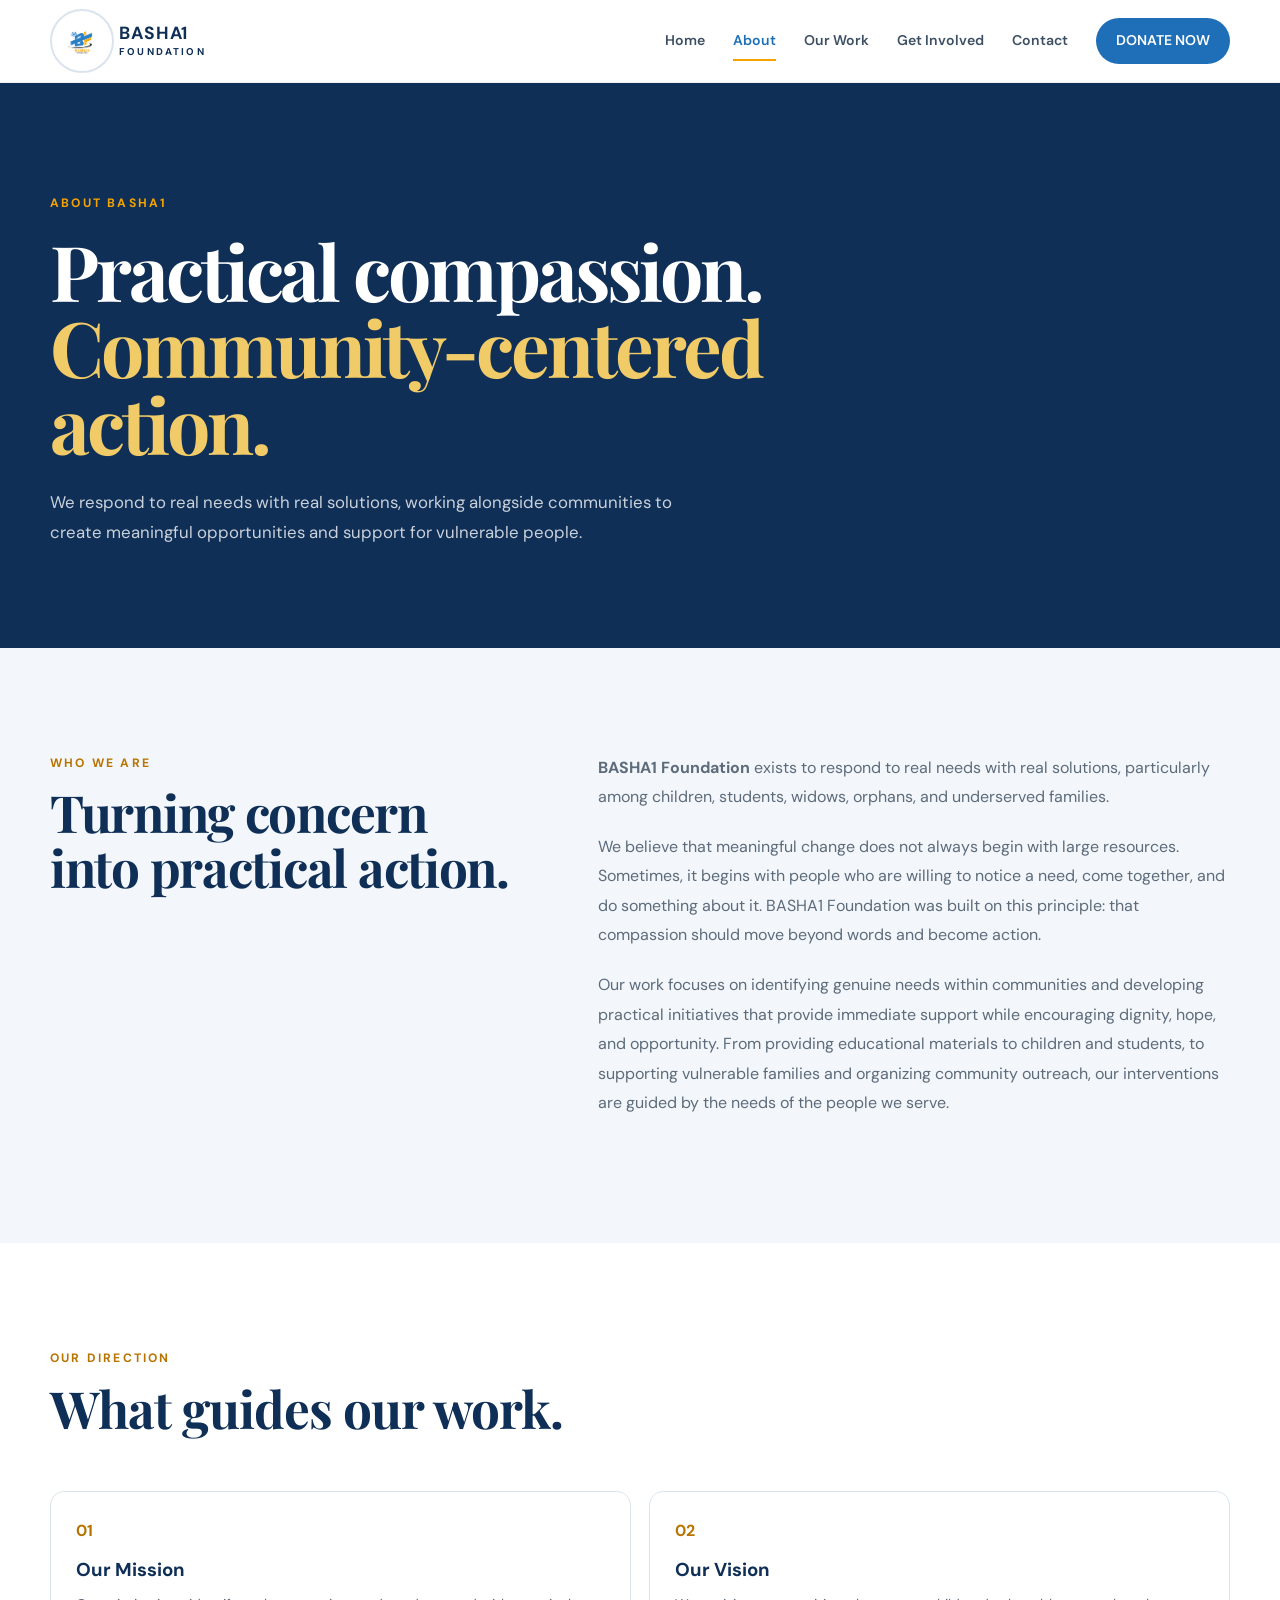
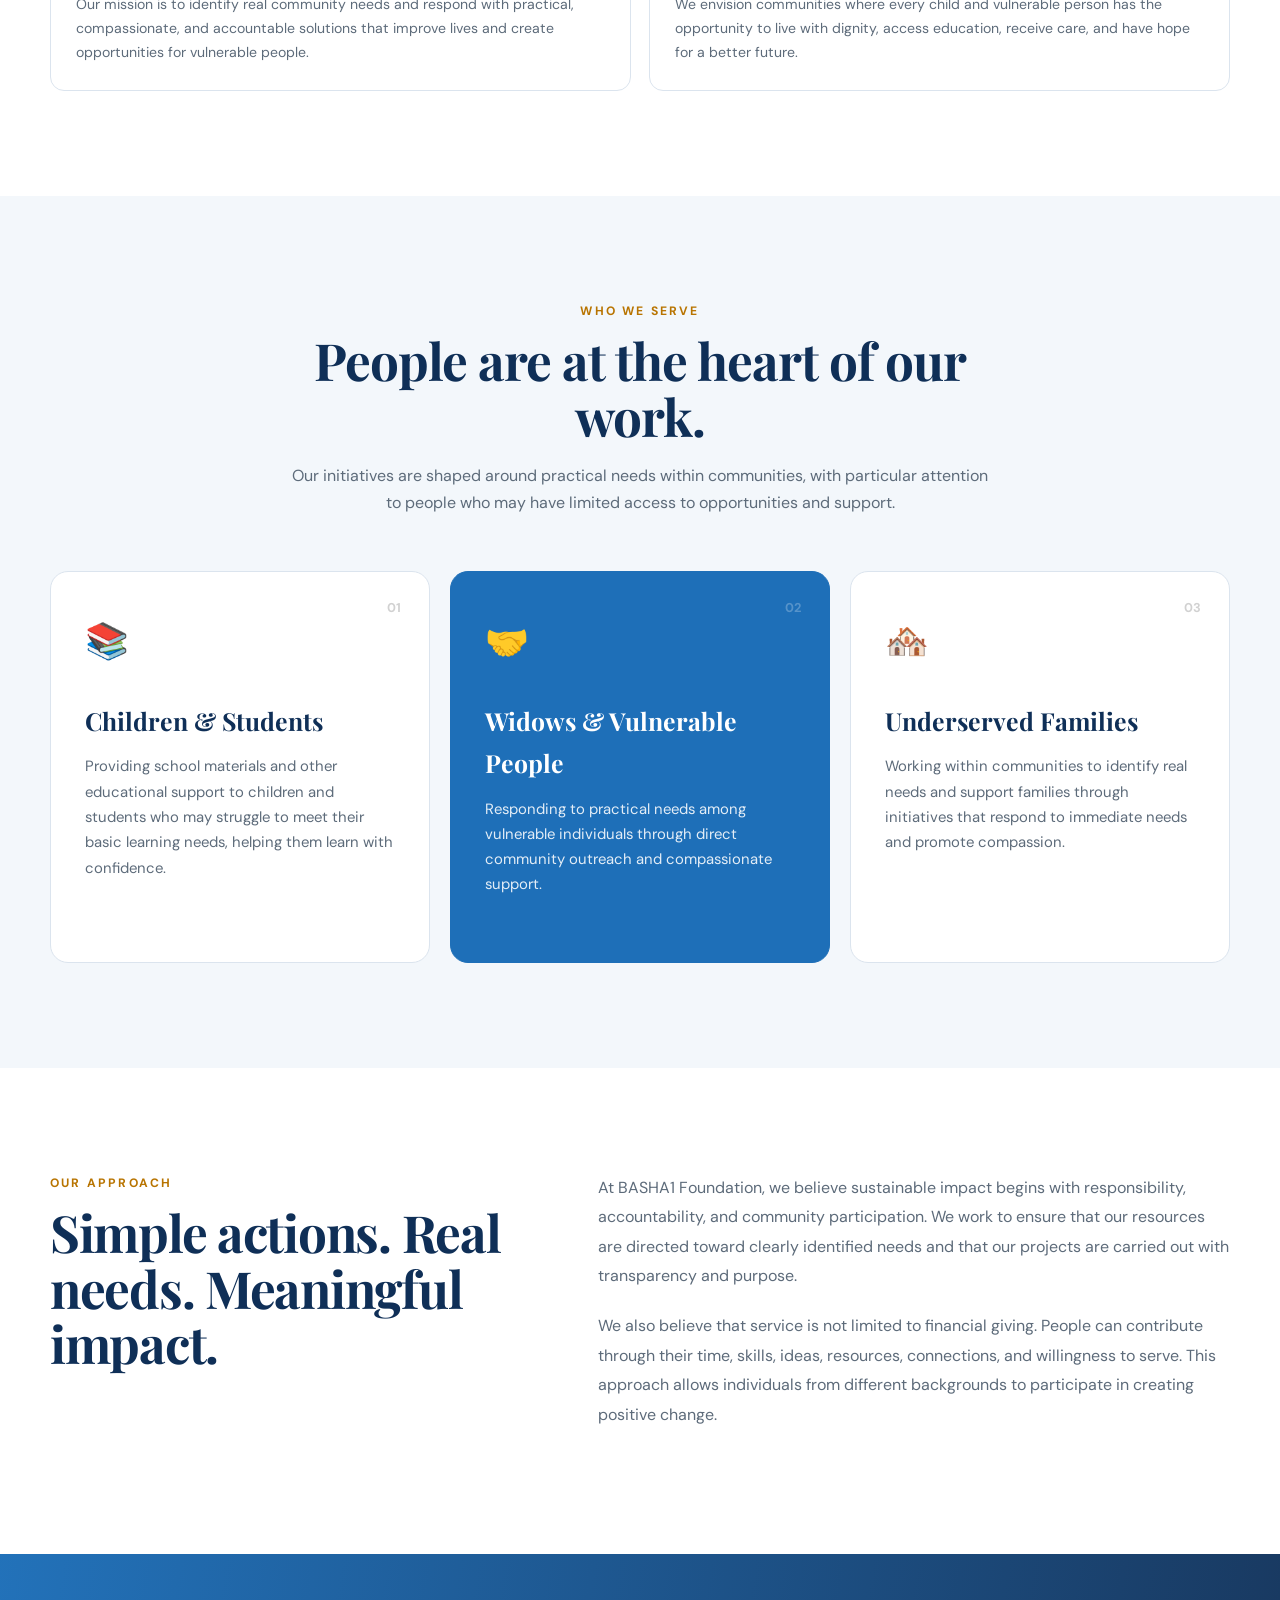
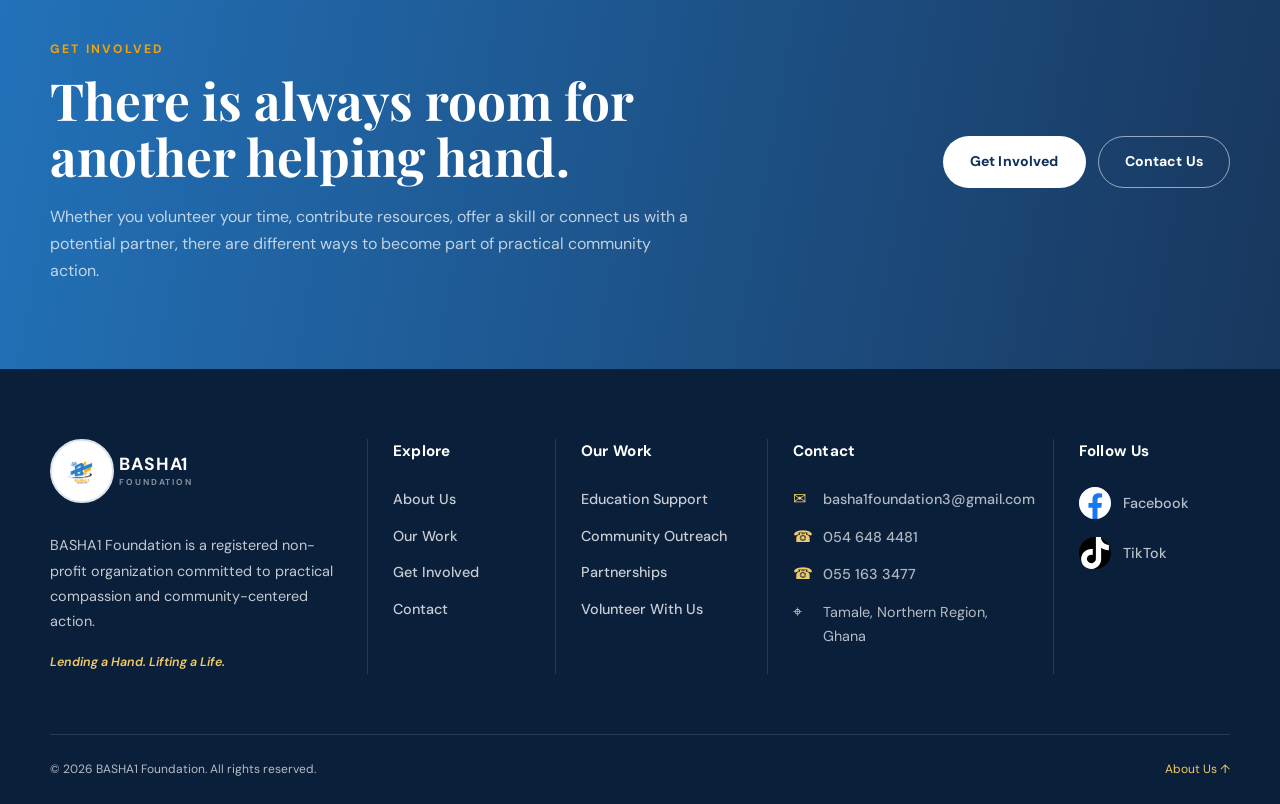
==== commit 99545ac7: "Update projects section, colours and content" ====
--- a/about.html
+++ b/about.html
@@ -85,15 +85,15 @@
 
       <div>
         <p>
-          <strong>Basha1 Foundation</strong> exists to respond to real needs with real solutions, particularly among children, students, widows, orphans, and underserved families.
-        </p>
-
-        <p>
-          We believe that meaningful change does not always begin with large resources. Sometimes, it begins with people who are willing to notice a need, come together, and do something about it. Basha1 Foundation was built on this principle: that compassion should move beyond words and become action.
-        </p>
-
-        <p>
-          Our work focuses on identifying genuine needs within communities and developing practical initiatives that provide immediate support while encouraging dignity, hope, and opportunity. From providing educational materials to children and students, to supporting vulnerable families and organizing community outreach our interventions are guided by the needs of the people we serve.
+          <strong> BASHA1 Foundation</strong> exists to respond to real needs with real solutions, particularly among children, students, widows, orphans, and underserved families.
+        </p>
+
+        <p>
+          We believe that meaningful change does not always begin with large resources. Sometimes, it begins with people who are willing to notice a need, come together, and do something about it.  BASHA1 Foundation was built on this principle: that compassion should move beyond words and become action.
+        </p>
+
+        <p>
+          Our work focuses on identifying genuine needs within communities and developing practical initiatives that provide immediate support while encouraging dignity, hope, and opportunity. From providing educational materials to children and students, to supporting vulnerable families and organizing community outreach, our interventions are guided by the needs of the people we serve.
         </p>
       </div>
 
@@ -160,7 +160,7 @@
           <h3>Children & Students</h3>
 
           <p>
-            Providing school materials and other educational support to children and students that encourage learning and opportunity to students who may face difficulty meeting basic learning needs.
+            Providing school materials and other educational support to children and students who may struggle to meet their basic learning needs, helping them learn with confidence.
           </p>
         </article>
 
@@ -186,7 +186,7 @@
 
           <p>
             Working within communities to identify real needs and support
-            families through organizing initiatives that respond to immediate needs and promote compassion within our communities.
+            families through initiatives that respond to immediate needs and promote compassion.
           </p>
         </article>
 
@@ -209,7 +209,7 @@
       <div>
 
         <p>
-          At Basha1 Foundation, we believe sustainable impact begins with responsibility, accountability, and community participation. We work to ensure that our resources are directed toward clearly identified needs and that our projects are carried out with transparency and purpose.
+          At  BASHA1 Foundation, we believe sustainable impact begins with responsibility, accountability, and community participation. We work to ensure that our resources are directed toward clearly identified needs and that our projects are carried out with transparency and purpose.
         </p>
 
         <p>
--- a/style.css
+++ b/style.css
@@ -1,4 +1,4 @@
-:root{--green:#174d3c;--green-dark:#0e3328;--green-light:#eaf2ee;--gold:#d5a63a;--cream:#f7f4ec;--white:#fff;--black:#16201c;--muted:#66736d;--border:#dce3df;--shadow:0 18px 50px rgba(15,42,32,.10);--radius:18px;--container:1180px}
+:root{--green:#1e6fb8;--green-dark:#0f2f57;--green-light:#eaf2fb;--gold:#f5a300;--gold-text:#b87400;--cream:#f3f7fb;--white:#fff;--black:#142033;--muted:#5d6b7a;--border:#dbe4ee;--shadow:0 18px 50px rgba(15,47,87,.10);--radius:18px;--container:1180px}
 *{box-sizing:border-box;margin:0;padding:0}
 html{scroll-behavior:smooth}
 body{font-family:"DM Sans",sans-serif;color:var(--black);background:var(--white);line-height:1.7}
@@ -79,7 +79,7 @@
 
 .nav>a{
   position:relative;
-  color:#405049;
+  color:#3d4f63;
   font-size:.88rem;
   font-weight:600;
   transition:color .25s ease;
@@ -119,7 +119,7 @@
   transform:translateY(-2px);
 }
 .menu-btn{display:none;border:0;background:transparent;cursor:pointer}.menu-btn span{display:block;width:25px;height:2px;margin:5px;background:var(--green-dark)}
-.hero{min-height:730px;position:relative;display:flex;align-items:center;background:linear-gradient(90deg,rgba(8,36,27,.92),rgba(8,36,27,.58),rgba(8,36,27,.25)),url("assets/basha1-team.jpg") center/cover no-repeat,var(--green-dark);color:var(--white)}
+.hero{min-height:730px;position:relative;display:flex;align-items:center;background:linear-gradient(90deg,rgba(9,32,62,.92),rgba(9,32,62,.58),rgba(9,32,62,.25)),url("assets/basha1-team.jpg") center/cover no-repeat,var(--green-dark);color:var(--white)}
 .hero-content{
   padding:100px 0;
 }
@@ -201,9 +201,9 @@
 .scroll-down{position:absolute;right:35px;bottom:30px;color:rgba(255,255,255,.75);font-size:.72rem;text-transform:uppercase;letter-spacing:.12em;writing-mode:vertical-rl}
 .intro-grid{display:grid;grid-template-columns:1fr 1fr;gap:100px}.intro-copy{color:var(--muted);font-size:1.04rem}.intro-copy p+p{margin-top:18px}.text-link{display:inline-flex;gap:12px;margin-top:25px;color:var(--green);font-weight:700}
 .about-grid{display:grid;grid-template-columns:.1fr 1fr;gap:60px;align-items:center}.about-image{border-radius:var(--radius);overflow:hidden;}.about-image img{width:100%;height:460px;object-fit:cover;display:block;
-}.image-placeholder{min-height:460px;background:linear-gradient(135deg,rgba(23,77,60,.96),rgba(14,51,40,.88));border-radius:var(--radius);display:grid;place-items:center;color:rgba(255,255,255,.8);text-align:center}.image-placeholder div{border:1px dashed rgba(255,255,255,.45);padding:35px;margin:30px}.image-placeholder span{display:block;font-weight:700;letter-spacing:.15em}.image-placeholder small{display:block;margin-top:8px;color:rgba(255,255,255,.65)}.project-photo img,.project-card-image img{width:100%;height:100%;min-height:inherit;object-fit:cover;display:block;border-radius:inherit}
+}.image-placeholder{min-height:460px;background:linear-gradient(135deg,rgba(30,111,184,.96),rgba(15,47,87,.88));border-radius:var(--radius);display:grid;place-items:center;color:rgba(255,255,255,.8);text-align:center}.image-placeholder div{border:1px dashed rgba(255,255,255,.45);padding:35px;margin:30px}.image-placeholder span{display:block;font-weight:700;letter-spacing:.15em}.image-placeholder small{display:block;margin-top:8px;color:rgba(255,255,255,.65)}.project-photo img,.project-card-image img{width:100%;height:100%;min-height:inherit;object-fit:cover;display:block;border-radius:inherit}
 .about-content>p:not(.section-label){color:var(--muted);margin-top:18px}.mission-vision{display:grid;grid-template-columns:1fr 1fr;gap:18px;margin-top:35px}.mission-vision article{padding:25px;background:var(--white);border:1px solid var(--border);border-radius:14px}.mission-vision span{color:var(--gold);font-weight:700}.mission-vision h3{margin:10px 0 7px;color:var(--green-dark)}.mission-vision p{color:var(--muted);font-size:.88rem}
-.focus-grid{display:grid;grid-template-columns:repeat(3,1fr);gap:20px}.focus-card{position:relative;padding:40px 34px; min-height:320px;border:1px solid var(--border);border-radius:var(--radius);background:var(--white);transition:tranform .3s ease,box-shadow .3s ease;}.focus-card{
+.focus-grid{display:grid;grid-template-columns:repeat(3,1fr);gap:20px}.focus-card{
   position:relative;
   padding:40px 34px;
   min-height:320px;
@@ -215,7 +215,7 @@
 
 .focus-card:hover{
   transform:translateY(-6px);
-  box-shadow:0 18px 40px rgba(8,36,27,.10);
+  box-shadow:0 18px 40px rgba(15,47,87,.12);
 }
 
 .focus-card.featured{
@@ -261,7 +261,7 @@
 }
 
 .featured p{
-  color:rgba(255,255,255,.72);
+  color:rgba(255,255,255,.88);
 }
 
 .focus-card a{
@@ -280,12 +280,12 @@
 }
 
 .impact{background:var(--green-dark);color:var(--white)}.light-heading h2{color:var(--white)}.light-heading>p:last-child{color:rgba(255,255,255,.68)}.stats-grid{display:grid;grid-template-columns:repeat(4,1fr);border-top:1px solid rgba(255,255,255,.18)}.stat{padding:45px 25px;text-align:center;border-right:1px solid rgba(255,255,255,.18)}.stat:last-child{border-right:0}.stat strong{display:block;color:#f1cb67;font-family:"Playfair Display",serif;font-size:clamp(2.5rem,5vw,4.4rem);line-height:1}.stat span{display:block;margin-top:12px;color:rgba(255,255,255,.7);font-size:.82rem}
-.split-heading{display:grid;grid-template-columns:1fr .8fr;gap:70px;align-items:end}.split-heading>p{color:var(--muted)}.projects-grid{display:grid;grid-template-columns:repeat(2,1fr);gap:25px}.project-card{overflow:hidden;border:1px solid var(--border);border-radius:var(--radius);background:var(--white)}.project-card-image{min-height:290px;border-radius:10}.project-card-body{padding:28px}.project-date{color:var(--gold);font-size:.7rem;font-weight:700;letter-spacing:.14em}.project-card h3{margin:8px 0 10px;color:var(--green-dark);font-family:"Playfair Display",serif;font-size:1.55rem}.project-card p{color:var(--muted);font-size:.9rem}
+.split-heading{display:grid;grid-template-columns:1fr .8fr;gap:70px;align-items:end}.split-heading>p{color:var(--muted)}.projects-grid{display:grid;grid-template-columns:repeat(2,1fr);gap:25px}.project-card{overflow:hidden;border:1px solid var(--border);border-radius:var(--radius);background:var(--white)}.project-photo{aspect-ratio:3/2;overflow:hidden}.project-card-body{padding:28px}.project-date{color:var(--gold);font-size:.7rem;font-weight:700;letter-spacing:.14em}.project-card h3{margin:8px 0 10px;color:var(--green-dark);font-family:"Playfair Display",serif;font-size:1.55rem}.project-card p{color:var(--muted);font-size:.9rem}
 .values-grid{display:grid;grid-template-columns:.8fr 1.2fr;gap:100px;align-items:center}.values-grid>div:first-child>p:last-child{color:var(--muted);margin-top:20px}.values-list{border-top:1px solid var(--border)}.values-list article{display:grid;grid-template-columns:55px 1fr;gap:20px;padding:25px 0;border-bottom:1px solid var(--border)}.values-list span{color:var(--gold);font-weight:700}.values-list h3{color:var(--green-dark)}.values-list p{color:var(--muted);font-size:.9rem}
-.cta-section{background:linear-gradient(100deg,rgba(23,77,60,.98),rgba(14,51,40,.96));color:var(--white);padding:85px 0}.cta-inner{display:flex;align-items:center;justify-content:space-between;gap:60px}.cta-inner h2{max-width:700px;margin-top:12px;font-family:"Playfair Display",serif;font-size:clamp(2.2rem,4vw,3.7rem);line-height:1.1}.cta-inner>div:first-child>p:last-child{max-width:650px;margin-top:18px;color:rgba(255,255,255,.72)}.cta-actions{display:flex;flex-wrap:wrap;gap:12px;min-width:250px}
+.cta-section{background:linear-gradient(100deg,rgba(30,111,184,.98),rgba(15,47,87,.96));color:var(--white);padding:85px 0}.cta-inner{display:flex;align-items:center;justify-content:space-between;gap:60px}.cta-inner h2{max-width:700px;margin-top:12px;font-family:"Playfair Display",serif;font-size:clamp(2.2rem,4vw,3.7rem);line-height:1.1}.cta-inner>div:first-child>p:last-child{max-width:650px;margin-top:18px;color:rgba(255,255,255,.72)}.cta-actions{display:flex;flex-wrap:wrap;gap:12px;min-width:250px}
 .contact-grid{display:grid;grid-template-columns:.85fr 1.15fr;gap:100px}.contact> .container>div:first-child>p:not(.section-label){color:var(--muted);margin-top:20px}.contact-details{margin-top:35px;display:grid;gap:17px}.contact-details a,.contact-details div{color:var(--green-dark);font-weight:600}.contact-details span{display:block;color:var(--gold);font-size:.7rem;letter-spacing:.13em;text-transform:uppercase;margin-bottom:2px}.contact-form{padding:38px;border:1px solid var(--border);border-radius:var(--radius);box-shadow:var(--shadow)}.form-row{display:grid;grid-template-columns:1fr 1fr;gap:18px}.contact-form label{display:block;color:var(--green-dark);font-size:.8rem;font-weight:700;margin-bottom:18px}.contact-form input,.contact-form textarea{display:block;width:100%;margin-top:7px;border:1px solid var(--border);border-radius:10px;padding:13px 15px;outline:none;color:var(--black);background:var(--white)}.contact-form input:focus,.contact-form textarea:focus{border-color:var(--green)}.form-note{color:var(--muted);font-size:.75rem;margin-top:12px}
 .footer{
-  background:#0a2119;
+  background:#0a1f3a;
   color:rgba(255,255,255,.7);
   padding-top:70px;
 }
@@ -338,11 +338,6 @@
   margin-top:5px;
 }
 
-.footer-logo img{
-  width:130px;
-  height:55px;
-  object-fit:contain;
-}
 
 .footer-brand > p{
   margin-top:22px;
@@ -644,7 +639,7 @@
   background:var(--white);
   border:1px solid var(--border);
   border-radius:18px;
-  box-shadow:0 12px 35px rgba(10,33,25,.07);
+  box-shadow:0 12px 35px rgba(15,47,87,.08);
 }
 
 .support-card-header{
@@ -694,17 +689,17 @@
 }
 
 .support-detail strong{
-  color:var(--dark-green);
+  color:var(--green-dark);
   text-align:right;
 }
 
 .support-note{
   margin-top:22px;
   padding:18px;
-  background:rgba(213,166,58,.10);
+  background:rgba(245,163,0,.10);
   border-left:4px solid var(--gold);
   border-radius:10px;
-  color:var(--text);
+  color:var(--black);
   line-height:1.7;
   font-size:.92rem;
 }
@@ -727,4 +722,39 @@
 }
 .nav .nav-cta.active{
   color:var(--white);
+}
+/* ===== FIXES ===== */
+.footer-location{font-size:.9rem}
+.support-card-header .card-number{position:static}
+
+/* Mobile: must come AFTER the "ABOUT SECTION IMAGE FIX" rules above */
+@media(max-width:900px){
+  .about-grid{grid-template-columns:1fr;gap:35px}
+  .about-image img{height:340px}
+  .nav>a:not(.nav-cta)::after{display:none}
+}
+
+/* Tablet footer: brand on top, then two tidy columns (phones keep their own stacked layout) */
+@media(min-width:621px) and (max-width:900px){
+  .footer-grid{grid-template-columns:1fr 1fr;gap:35px 30px}
+  .footer-grid>div,
+  .footer-grid>div:first-child,
+  .footer-grid>div:last-child{padding:0;border-right:0}
+  .footer-brand{grid-column:1/-1;padding-right:0 !important}
+}
+
+/* ===== PALETTE: readable gold on light backgrounds ===== */
+.section-label,.project-date,.mission-vision span,.values-list span,.contact-details span{color:var(--gold-text)}
+.hero .eyebrow,.page-hero .section-label,.cta-section .section-label,.impact .section-label{color:var(--gold)}
+
+/* ===== Wide "latest project" card ===== */
+.project-card-wide{grid-column:1/-1;display:grid;grid-template-columns:1fr 1fr}
+.project-card-wide .project-photo{aspect-ratio:auto;min-height:340px;border-radius:0}
+.project-card-wide .project-card-body{display:flex;flex-direction:column;justify-content:center;padding:44px}
+.project-card-wide h3{font-size:1.9rem}
+.project-card-wide p{font-size:1rem}
+@media(max-width:900px){
+  .project-card-wide{grid-template-columns:1fr}
+  .project-card-wide .project-photo{min-height:260px}
+  .project-card-wide .project-card-body{padding:28px}
 }
